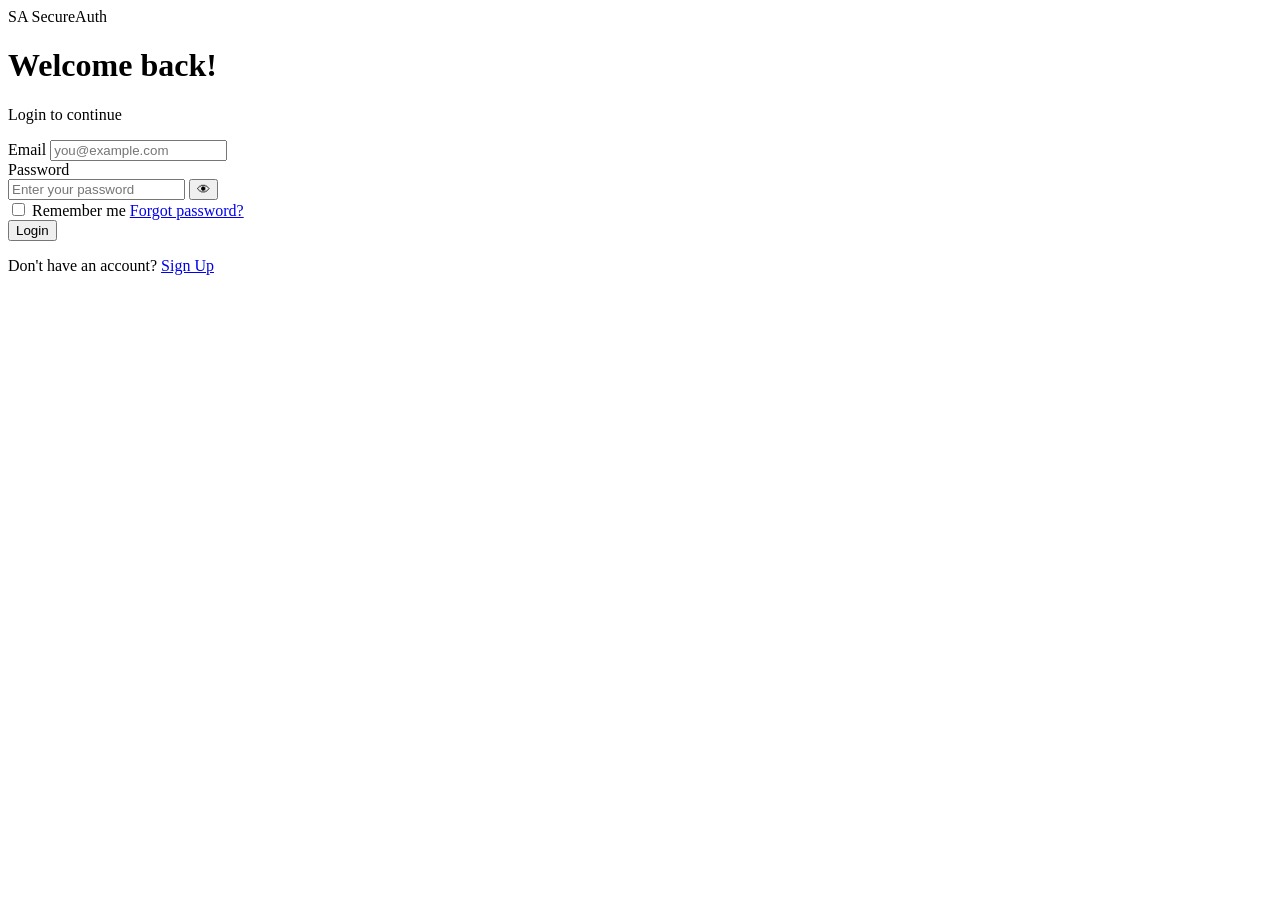
==== proj-8 Signup,Login Page/index.html @ fe33d866 "Add login page HTML structure" ====
<!DOCTYPE html>
<html lang="en">
<head>
  <meta charset="UTF-8" />
  <meta name="viewport" content="width=device-width, initial-scale=1.0" />
  <title>SecureAuth — Login</title>
  <link rel="stylesheet" href="css/style.css" />
</head>
<body>

  <main class="auth-page">
    <div class="auth-card">

      <!-- Logo -->
      <div class="auth-logo">
        <span class="logo-mark">SA</span>
        <span class="logo-text">SecureAuth</span>
      </div>

      <!-- Heading -->
      <h1 class="auth-heading">Welcome back!</h1>
      <p class="auth-subtitle">Login to continue</p>

      <!-- Alert box for success / error messages -->
      <div id="loginAlert" class="alert-box" role="alert"></div>

      <!-- Login form -->
      <form id="loginForm" class="auth-form" novalidate>

        <div class="form-group">
          <label for="loginEmail">Email</label>
          <input
            type="email"
            id="loginEmail"
            name="email"
            placeholder="you@example.com"
            autocomplete="email"
          />
          <span class="field-error" id="loginEmailError"></span>
        </div>

        <div class="form-group">
          <label for="loginPassword">Password</label>
          <div class="password-wrapper">
            <input
              type="password"
              id="loginPassword"
              name="password"
              placeholder="Enter your password"
              autocomplete="current-password"
            />
            <button
              type="button"
              class="toggle-password"
              data-target="loginPassword"
              aria-label="Show password"
            >👁</button>
          </div>
          <span class="field-error" id="loginPasswordError"></span>
        </div>

        <div class="form-row">
          <label class="checkbox-label">
            <input type="checkbox" id="rememberMe" />
            <span>Remember me</span>
          </label>
          <a href="#" class="link-muted" id="forgotPasswordLink">Forgot password?</a>
        </div>

        <button type="submit" class="btn-primary">Login</button>

        <p class="switch-text">
          Don't have an account?
          <a href="signup.html" class="link-accent">Sign Up</a>
        </p>

      </form>
    </div>
  </main>

  <script src="js/script.js"></script>
</body>
</html>
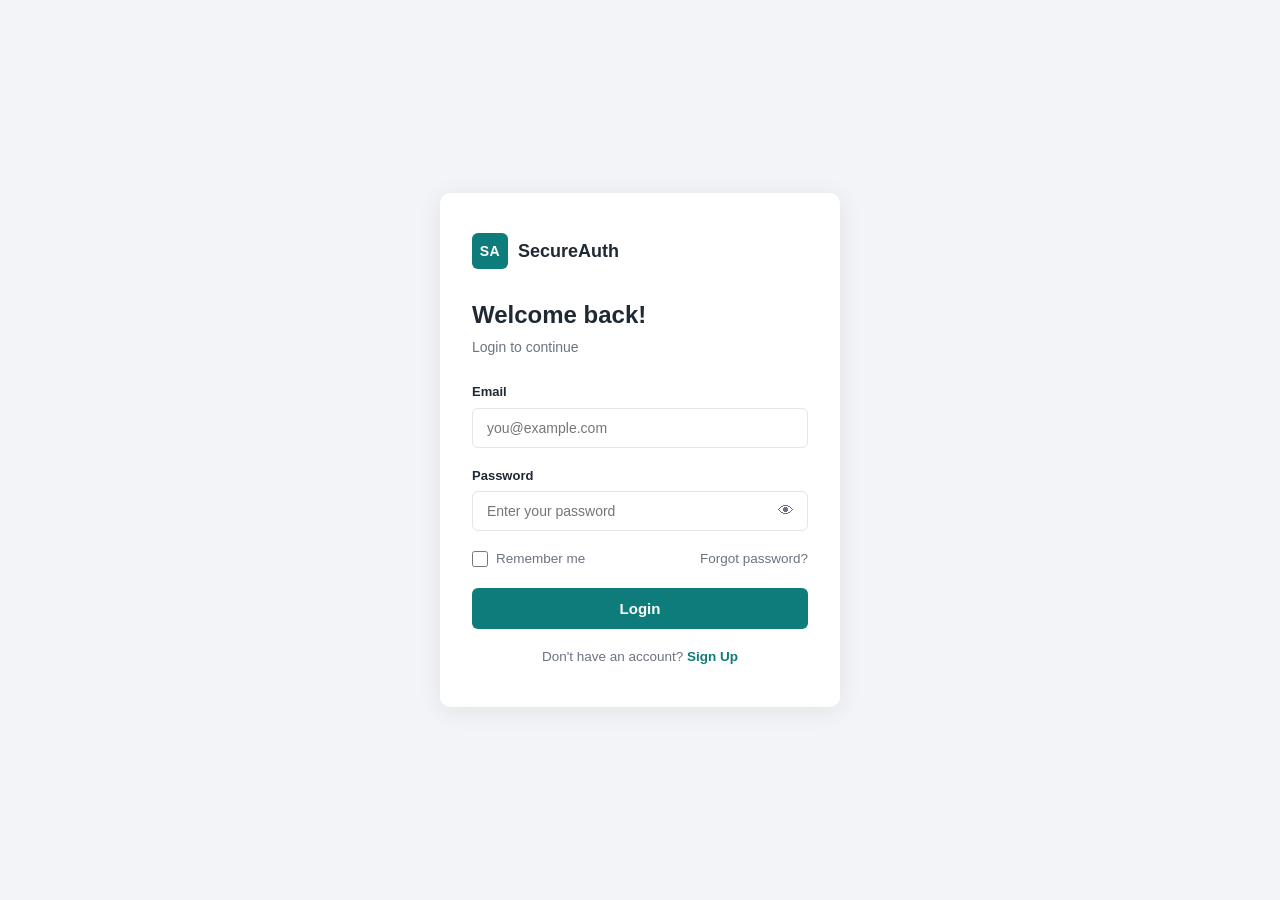
==== commit 8dd8d5e6: "Update index.html" ====
--- a/proj-8 Signup,Login Page/index.html
+++ b/proj-8 Signup,Login Page/index.html
@@ -4,7 +4,7 @@
   <meta charset="UTF-8" />
   <meta name="viewport" content="width=device-width, initial-scale=1.0" />
   <title>SecureAuth — Login</title>
-  <link rel="stylesheet" href="css/style.css" />
+  <link rel="stylesheet" href="style.css" />
 </head>
 <body>
 
@@ -78,6 +78,6 @@
     </div>
   </main>
 
-  <script src="js/script.js"></script>
+  <script src="script.js"></script>
 </body>
 </html>
--- a/proj-8 Signup,Login Page/style.css
+++ b/proj-8 Signup,Login Page/style.css
@@ -0,0 +1,360 @@
+/* ============================================
+   SecureAuth — style.css
+   A clean, minimal authentication UI
+   ============================================ */
+
+/* ---------- CSS Variables ---------- */
+:root {
+  /* Colors */
+  --color-bg: #f2f4f7;
+  --color-card: #ffffff;
+  --color-text: #1f2933;
+  --color-text-muted: #6b7280;
+  --color-border: #e2e5ea;
+
+  --color-primary: #0e7c7b;
+  --color-primary-hover: #0b6564;
+  --color-primary-light: #e3f3f2;
+
+  --color-accent: #f2a65a;
+
+  --color-success: #2f9e44;
+  --color-success-bg: #ecfaf0;
+  --color-error: #d64545;
+  --color-error-bg: #fdecec;
+
+  /* Type */
+  --font-base: -apple-system, BlinkMacSystemFont, "Segoe UI", Roboto,
+    "Helvetica Neue", Arial, sans-serif;
+
+  /* Layout */
+  --radius-md: 10px;
+  --radius-sm: 6px;
+  --shadow-card: 0 4px 24px rgba(20, 30, 40, 0.08);
+  --transition-fast: 0.15s ease;
+}
+
+/* ---------- Reset ---------- */
+* {
+  box-sizing: border-box;
+  margin: 0;
+  padding: 0;
+}
+
+html,
+body {
+  height: 100%;
+}
+
+body {
+  font-family: var(--font-base);
+  background-color: var(--color-bg);
+  color: var(--color-text);
+  line-height: 1.5;
+  -webkit-font-smoothing: antialiased;
+}
+
+a {
+  color: inherit;
+  text-decoration: none;
+}
+
+button {
+  font-family: inherit;
+  cursor: pointer;
+}
+
+/* ---------- Page layout ---------- */
+.auth-page {
+  min-height: 100vh;
+  display: flex;
+  align-items: center;
+  justify-content: center;
+  padding: 24px;
+}
+
+.auth-card {
+  width: 100%;
+  max-width: 400px;
+  background: var(--color-card);
+  border-radius: var(--radius-md);
+  box-shadow: var(--shadow-card);
+  padding: 40px 32px;
+}
+
+/* ---------- Logo ---------- */
+.auth-logo {
+  display: flex;
+  align-items: center;
+  gap: 10px;
+  margin-bottom: 28px;
+}
+
+.logo-mark {
+  display: inline-flex;
+  align-items: center;
+  justify-content: center;
+  width: 36px;
+  height: 36px;
+  border-radius: var(--radius-sm);
+  background: var(--color-primary);
+  color: #ffffff;
+  font-weight: 700;
+  font-size: 14px;
+  letter-spacing: 0.5px;
+}
+
+.logo-text {
+  font-size: 18px;
+  font-weight: 700;
+  color: var(--color-text);
+}
+
+/* ---------- Heading ---------- */
+.auth-heading {
+  font-size: 24px;
+  font-weight: 700;
+  margin-bottom: 4px;
+}
+
+.auth-subtitle {
+  font-size: 14px;
+  color: var(--color-text-muted);
+  margin-bottom: 24px;
+}
+
+/* ---------- Alert box ---------- */
+.alert-box {
+  display: none;
+  font-size: 14px;
+  padding: 12px 14px;
+  border-radius: var(--radius-sm);
+  margin-bottom: 20px;
+}
+
+.alert-box.show {
+  display: block;
+}
+
+.alert-box.success {
+  background: var(--color-success-bg);
+  color: var(--color-success);
+  border: 1px solid rgba(47, 158, 68, 0.25);
+}
+
+.alert-box.error {
+  background: var(--color-error-bg);
+  color: var(--color-error);
+  border: 1px solid rgba(214, 69, 69, 0.25);
+}
+
+/* ---------- Form ---------- */
+.auth-form {
+  display: flex;
+  flex-direction: column;
+  gap: 18px;
+}
+
+.form-group {
+  display: flex;
+  flex-direction: column;
+  gap: 6px;
+}
+
+.form-group label {
+  font-size: 13px;
+  font-weight: 600;
+  color: var(--color-text);
+}
+
+.form-group input[type="text"],
+.form-group input[type="email"],
+.form-group input[type="password"] {
+  width: 100%;
+  padding: 11px 14px;
+  font-size: 14px;
+  color: var(--color-text);
+  background: var(--color-card);
+  border: 1px solid var(--color-border);
+  border-radius: var(--radius-sm);
+  transition: border-color var(--transition-fast), box-shadow var(--transition-fast);
+}
+
+.form-group input:focus {
+  outline: none;
+  border-color: var(--color-primary);
+  box-shadow: 0 0 0 3px var(--color-primary-light);
+}
+
+.form-group input.input-error {
+  border-color: var(--color-error);
+}
+
+.field-error {
+  display: none;
+  font-size: 12.5px;
+  color: var(--color-error);
+}
+
+.field-error.show {
+  display: block;
+}
+
+/* ---------- Password field with toggle ---------- */
+.password-wrapper {
+  position: relative;
+  display: flex;
+  align-items: center;
+}
+
+.password-wrapper input {
+  flex: 1;
+  padding-right: 44px;
+}
+
+.toggle-password {
+  position: absolute;
+  right: 6px;
+  background: transparent;
+  border: none;
+  font-size: 16px;
+  padding: 6px 8px;
+  border-radius: var(--radius-sm);
+  color: var(--color-text-muted);
+  transition: color var(--transition-fast), background var(--transition-fast);
+}
+
+.toggle-password:hover {
+  color: var(--color-text);
+  background: var(--color-bg);
+}
+
+.toggle-password.active {
+  color: var(--color-primary);
+}
+
+/* ---------- Password strength meter ---------- */
+.strength-meter {
+  margin-top: 4px;
+}
+
+.strength-bar {
+  width: 100%;
+  height: 6px;
+  border-radius: 3px;
+  background: var(--color-border);
+  overflow: hidden;
+  margin-bottom: 6px;
+}
+
+.strength-bar span {
+  display: block;
+  height: 100%;
+  width: 0%;
+  border-radius: 3px;
+  background: var(--color-border);
+  transition: width var(--transition-fast), background-color var(--transition-fast);
+}
+
+.strength-label {
+  font-size: 12.5px;
+  color: var(--color-text-muted);
+}
+
+.strength-bar.weak span {
+  width: 33%;
+  background: var(--color-error);
+}
+
+.strength-bar.medium span {
+  width: 66%;
+  background: var(--color-accent);
+}
+
+.strength-bar.strong span {
+  width: 100%;
+  background: var(--color-success);
+}
+
+/* ---------- Row (checkbox + link) ---------- */
+.form-row {
+  display: flex;
+  align-items: center;
+  justify-content: space-between;
+  flex-wrap: wrap;
+  gap: 8px;
+}
+
+.checkbox-label {
+  display: flex;
+  align-items: center;
+  gap: 8px;
+  font-size: 13.5px;
+  color: var(--color-text-muted);
+  cursor: pointer;
+}
+
+.checkbox-label input[type="checkbox"] {
+  width: 16px;
+  height: 16px;
+  accent-color: var(--color-primary);
+  cursor: pointer;
+}
+
+.link-muted {
+  font-size: 13.5px;
+  color: var(--color-text-muted);
+  transition: color var(--transition-fast);
+}
+
+.link-muted:hover {
+  color: var(--color-primary);
+}
+
+/* ---------- Buttons ---------- */
+.btn-primary {
+  width: 100%;
+  padding: 12px 16px;
+  font-size: 15px;
+  font-weight: 600;
+  color: #ffffff;
+  background: var(--color-primary);
+  border: none;
+  border-radius: var(--radius-sm);
+  transition: background var(--transition-fast), transform var(--transition-fast);
+}
+
+.btn-primary:hover {
+  background: var(--color-primary-hover);
+}
+
+.btn-primary:active {
+  transform: translateY(1px);
+}
+
+/* ---------- Switch text (Login <-> Signup) ---------- */
+.switch-text {
+  text-align: center;
+  font-size: 13.5px;
+  color: var(--color-text-muted);
+}
+
+.link-accent {
+  color: var(--color-primary);
+  font-weight: 600;
+}
+
+.link-accent:hover {
+  text-decoration: underline;
+}
+
+/* ---------- Responsive ---------- */
+@media (max-width: 480px) {
+  .auth-card {
+    padding: 32px 22px;
+  }
+
+  .auth-heading {
+    font-size: 21px;
+  }
+}
